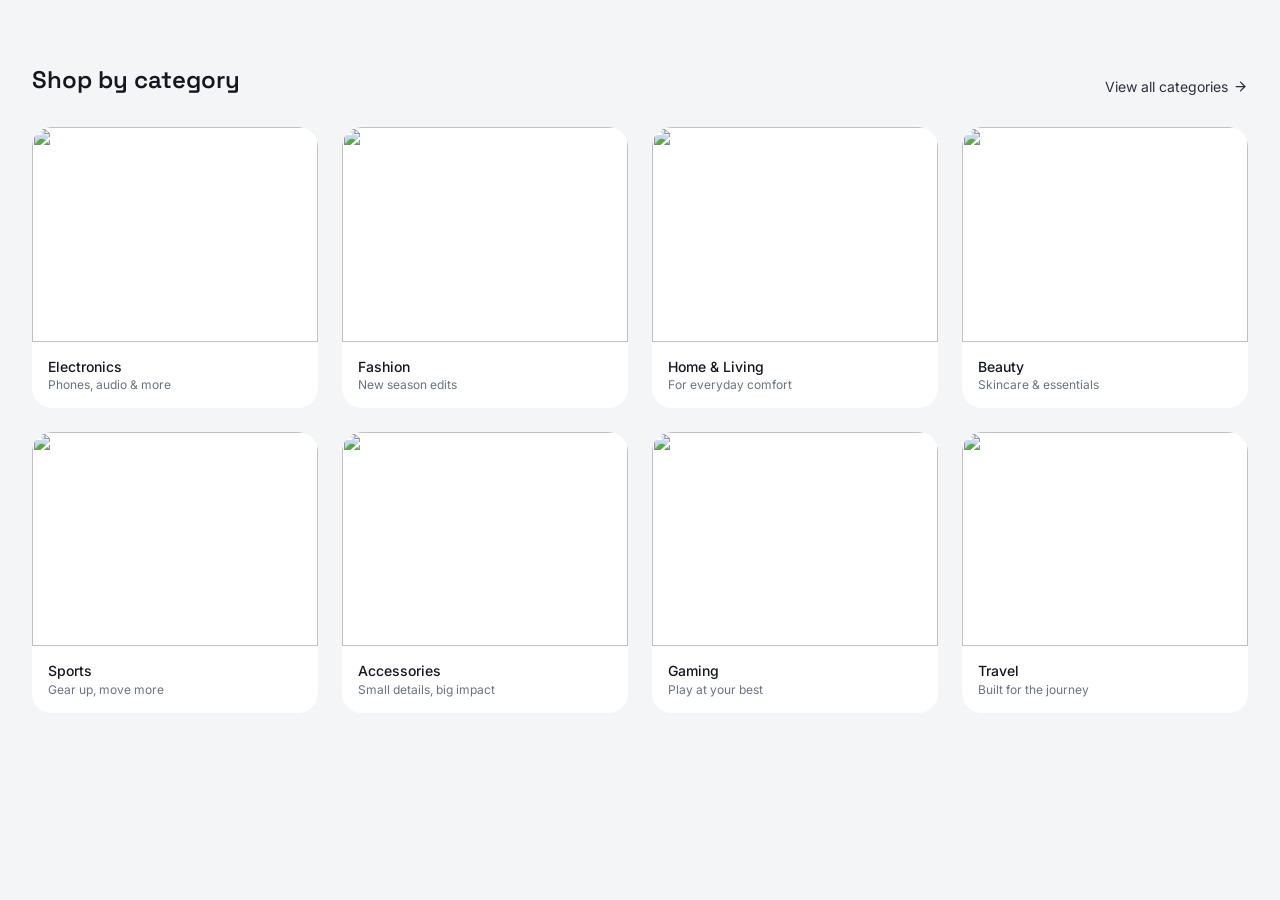
==== Categories.html @ 2ae804ea "Build NEXORA categories section" ====
<!doctype html>
<html lang="en">
<head>
  <meta charset="UTF-8" />
  <meta name="viewport" content="width=device-width, initial-scale=1.0" />
  <title>NEXORA — Shop by Category</title>
  <link rel="preconnect" href="https://fonts.googleapis.com" />
  <link rel="preconnect" href="https://fonts.gstatic.com" crossorigin />
  <link href="https://fonts.googleapis.com/css2?family=Space+Grotesk:wght@500;600;700&family=Inter:wght@400;500;600;700&display=swap" rel="stylesheet" />
  <style>
    :root {
      --ink: #14171f;
      --canvas: #f4f5f7;
      --surface: #ffffff;
      --muted: #6b7280;
      --font-display: "Space Grotesk", "Inter", sans-serif;
      --font-body: "Inter", sans-serif;
      --space-2: 1rem;
      --space-3: 1.5rem;
      --space-4: 2rem;
      --space-8: 4rem;
      --radius-md: 20px;
      --max-width: 1280px;
    }
    * { box-sizing: border-box; }
    body { margin: 0; font-family: var(--font-body); color: var(--ink); background: var(--canvas); }
    h2 { font-family: var(--font-display); margin: 0; }
    a { color: inherit; text-decoration: none; }
    img { display: block; max-width: 100%; }

    .container { max-width: var(--max-width); margin-inline: auto; padding-inline: 1.5rem; }
    @media (min-width: 1024px) { .container { padding-inline: var(--space-4); } }

    section { padding-block: var(--space-8); }

    .section-head {
      display: flex;
      align-items: flex-end;
      justify-content: space-between;
      margin-bottom: var(--space-4);
    }
    .section-title { font-size: 1.5rem; font-weight: 600; }

    .view-all {
      display: none;
      align-items: center;
      gap: 0.3rem;
      font-size: 0.875rem;
      color: var(--ink-soft, #2b2f3a);
    }
    .view-all:hover { color: var(--ink); }
    .view-all svg { width: 15px; height: 15px; }
    @media (min-width: 640px) { .view-all { display: inline-flex; } }

    /* ---------- Category grid ---------- */
    .category-grid {
      display: grid;
      grid-template-columns: repeat(2, 1fr);
      gap: var(--space-3);
    }
    @media (min-width: 640px) {
      .category-grid { grid-template-columns: repeat(4, 1fr); }
    }

    .category-card {
      display: flex;
      flex-direction: column;
      border-radius: var(--radius-md);
      overflow: hidden;
      background: var(--surface);
      transition: box-shadow 200ms ease;
    }
    .category-card:hover {
      box-shadow: 0 8px 24px rgba(20, 23, 31, 0.08);
    }
    .category-card__media {
      aspect-ratio: 4 / 3;
      overflow: hidden;
    }
    .category-card__media img {
      width: 100%;
      height: 100%;
      object-fit: cover;
      transition: transform 300ms ease;
    }
    .category-card:hover .category-card__media img {
      transform: scale(1.05);
    }
    .category-card__body {
      padding: var(--space-2);
      display: flex;
      flex-direction: column;
      gap: 0.15rem;
    }
    .category-card__name { font-size: 0.875rem; font-weight: 500; }
    .category-card__tagline { font-size: 0.75rem; color: var(--muted); }
  </style>
</head>
<body>

  <section class="container">
    <div class="section-head">
      <h2 class="section-title">Shop by category</h2>
      <a href="#" class="view-all">
        View all categories
        <svg viewBox="0 0 24 24" fill="none" stroke="currentColor" stroke-width="2" stroke-linecap="round" stroke-linejoin="round"><line x1="5" y1="12" x2="19" y2="12"/><polyline points="12 5 19 12 12 19"/></svg>
      </a>
    </div>

    <div class="category-grid">

      <a href="#" class="category-card">
        <div class="category-card__media"><img src="https://picsum.photos/seed/nexora-electronics/400/300" alt="" /></div>
        <div class="category-card__body">
          <span class="category-card__name">Electronics</span>
          <span class="category-card__tagline">Phones, audio & more</span>
        </div>
      </a>

      <a href="#" class="category-card">
        <div class="category-card__media"><img src="https://picsum.photos/seed/nexora-fashion/400/300" alt="" /></div>
        <div class="category-card__body">
          <span class="category-card__name">Fashion</span>
          <span class="category-card__tagline">New season edits</span>
        </div>
      </a>

      <a href="#" class="category-card">
        <div class="category-card__media"><img src="https://picsum.photos/seed/nexora-home/400/300" alt="" /></div>
        <div class="category-card__body">
          <span class="category-card__name">Home &amp; Living</span>
          <span class="category-card__tagline">For everyday comfort</span>
        </div>
      </a>

      <a href="#" class="category-card">
        <div class="category-card__media"><img src="https://picsum.photos/seed/nexora-beauty/400/300" alt="" /></div>
        <div class="category-card__body">
          <span class="category-card__name">Beauty</span>
          <span class="category-card__tagline">Skincare & essentials</span>
        </div>
      </a>

      <a href="#" class="category-card">
        <div class="category-card__media"><img src="https://picsum.photos/seed/nexora-sports/400/300" alt="" /></div>
        <div class="category-card__body">
          <span class="category-card__name">Sports</span>
          <span class="category-card__tagline">Gear up, move more</span>
        </div>
      </a>

      <a href="#" class="category-card">
        <div class="category-card__media"><img src="https://picsum.photos/seed/nexora-accessories/400/300" alt="" /></div>
        <div class="category-card__body">
          <span class="category-card__name">Accessories</span>
          <span class="category-card__tagline">Small details, big impact</span>
        </div>
      </a>

      <a href="#" class="category-card">
        <div class="category-card__media"><img src="https://picsum.photos/seed/nexora-gaming/400/300" alt="" /></div>
        <div class="category-card__body">
          <span class="category-card__name">Gaming</span>
          <span class="category-card__tagline">Play at your best</span>
        </div>
      </a>

      <a href="#" class="category-card">
        <div class="category-card__media"><img src="https://picsum.photos/seed/nexora-travel/400/300" alt="" /></div>
        <div class="category-card__body">
          <span class="category-card__name">Travel</span>
          <span class="category-card__tagline">Built for the journey</span>
        </div>
      </a>

    </div>
  </section>

</body>
</html>
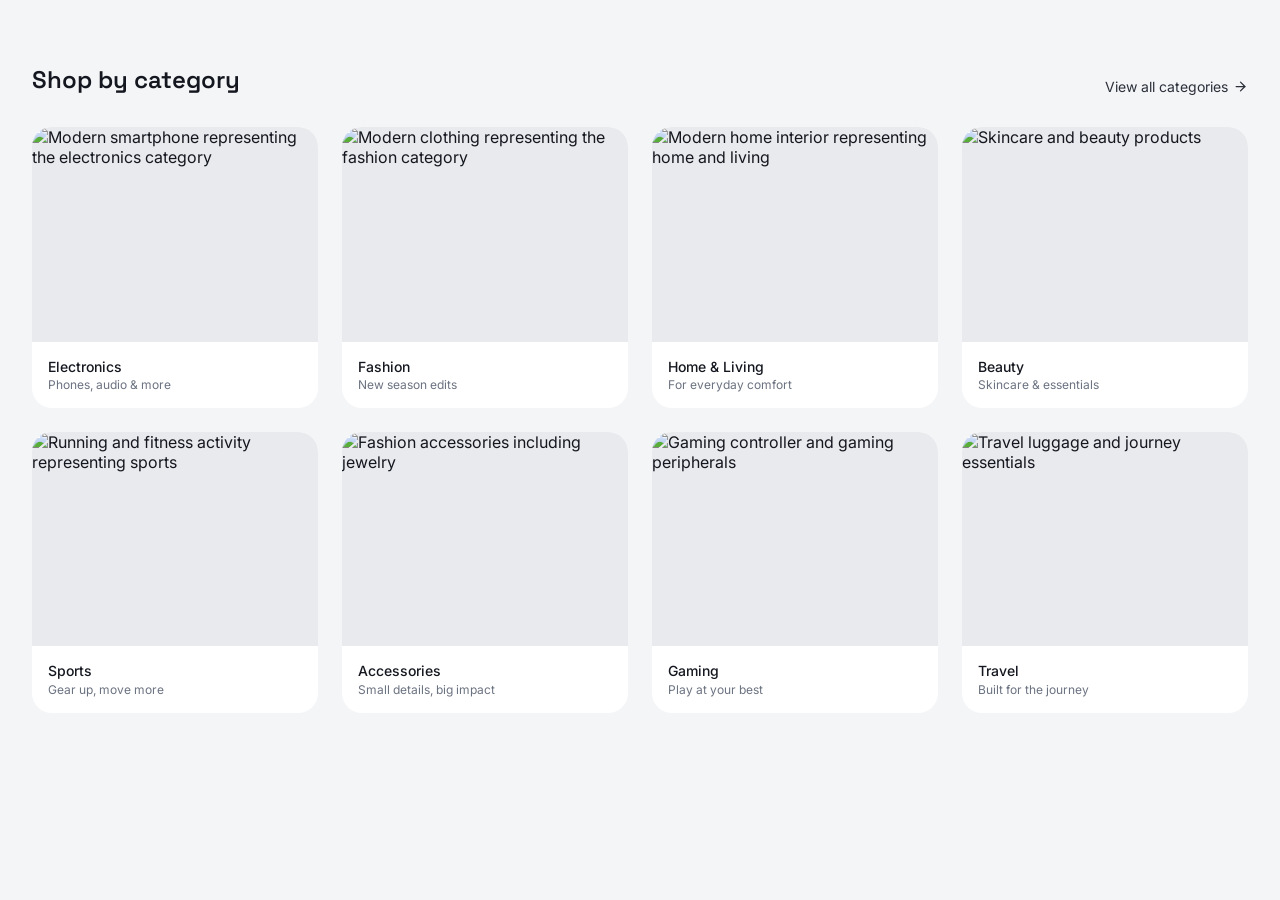
==== commit 279be2eb: "Improve category section with real images" ====
--- a/Categories.html
+++ b/Categories.html
@@ -3,35 +3,79 @@
 <head>
   <meta charset="UTF-8" />
   <meta name="viewport" content="width=device-width, initial-scale=1.0" />
+
   <title>NEXORA — Shop by Category</title>
+
   <link rel="preconnect" href="https://fonts.googleapis.com" />
   <link rel="preconnect" href="https://fonts.gstatic.com" crossorigin />
-  <link href="https://fonts.googleapis.com/css2?family=Space+Grotesk:wght@500;600;700&family=Inter:wght@400;500;600;700&display=swap" rel="stylesheet" />
+
+  <link
+    href="https://fonts.googleapis.com/css2?family=Space+Grotesk:wght@500;600;700&family=Inter:wght@400;500;600;700&display=swap"
+    rel="stylesheet"
+  />
+
   <style>
     :root {
       --ink: #14171f;
       --canvas: #f4f5f7;
       --surface: #ffffff;
       --muted: #6b7280;
+
       --font-display: "Space Grotesk", "Inter", sans-serif;
       --font-body: "Inter", sans-serif;
+
       --space-2: 1rem;
       --space-3: 1.5rem;
       --space-4: 2rem;
       --space-8: 4rem;
+
       --radius-md: 20px;
       --max-width: 1280px;
     }
-    * { box-sizing: border-box; }
-    body { margin: 0; font-family: var(--font-body); color: var(--ink); background: var(--canvas); }
-    h2 { font-family: var(--font-display); margin: 0; }
-    a { color: inherit; text-decoration: none; }
-    img { display: block; max-width: 100%; }
-
-    .container { max-width: var(--max-width); margin-inline: auto; padding-inline: 1.5rem; }
-    @media (min-width: 1024px) { .container { padding-inline: var(--space-4); } }
-
-    section { padding-block: var(--space-8); }
+
+    * {
+      box-sizing: border-box;
+    }
+
+    body {
+      margin: 0;
+      font-family: var(--font-body);
+      color: var(--ink);
+      background: var(--canvas);
+    }
+
+    h2 {
+      font-family: var(--font-display);
+      margin: 0;
+    }
+
+    a {
+      color: inherit;
+      text-decoration: none;
+    }
+
+    img {
+      display: block;
+      max-width: 100%;
+    }
+
+    .container {
+      max-width: var(--max-width);
+      margin-inline: auto;
+      padding-inline: 1.5rem;
+    }
+
+    @media (min-width: 1024px) {
+      .container {
+        padding-inline: var(--space-4);
+      }
+    }
+
+    section {
+      padding-block: var(--space-8);
+    }
+
+    /* ---------- Section Header ---------- */
 
     .section-head {
       display: flex;
@@ -39,7 +83,11 @@
       justify-content: space-between;
       margin-bottom: var(--space-4);
     }
-    .section-title { font-size: 1.5rem; font-weight: 600; }
+
+    .section-title {
+      font-size: 1.5rem;
+      font-weight: 600;
+    }
 
     .view-all {
       display: none;
@@ -48,132 +96,372 @@
       font-size: 0.875rem;
       color: var(--ink-soft, #2b2f3a);
     }
-    .view-all:hover { color: var(--ink); }
-    .view-all svg { width: 15px; height: 15px; }
-    @media (min-width: 640px) { .view-all { display: inline-flex; } }
-
-    /* ---------- Category grid ---------- */
+
+    .view-all:hover {
+      color: var(--ink);
+    }
+
+    .view-all svg {
+      width: 15px;
+      height: 15px;
+    }
+
+    @media (min-width: 640px) {
+      .view-all {
+        display: inline-flex;
+      }
+    }
+
+    /* ---------- Category Grid ---------- */
+
     .category-grid {
       display: grid;
       grid-template-columns: repeat(2, 1fr);
       gap: var(--space-3);
     }
+
     @media (min-width: 640px) {
-      .category-grid { grid-template-columns: repeat(4, 1fr); }
-    }
+      .category-grid {
+        grid-template-columns: repeat(4, 1fr);
+      }
+    }
+
+    /* ---------- Category Card ---------- */
 
     .category-card {
       display: flex;
       flex-direction: column;
+
       border-radius: var(--radius-md);
       overflow: hidden;
+
       background: var(--surface);
-      transition: box-shadow 200ms ease;
-    }
+
+      transition:
+        box-shadow 200ms ease,
+        transform 200ms ease;
+    }
+
     .category-card:hover {
       box-shadow: 0 8px 24px rgba(20, 23, 31, 0.08);
-    }
+      transform: translateY(-2px);
+    }
+
+    /* ---------- Category Image ---------- */
+
     .category-card__media {
       aspect-ratio: 4 / 3;
       overflow: hidden;
-    }
+      background: #e9eaed;
+    }
+
     .category-card__media img {
       width: 100%;
       height: 100%;
+
       object-fit: cover;
+
       transition: transform 300ms ease;
     }
+
     .category-card:hover .category-card__media img {
       transform: scale(1.05);
     }
+
+    /* ---------- Category Content ---------- */
+
     .category-card__body {
       padding: var(--space-2);
+
       display: flex;
       flex-direction: column;
       gap: 0.15rem;
     }
-    .category-card__name { font-size: 0.875rem; font-weight: 500; }
-    .category-card__tagline { font-size: 0.75rem; color: var(--muted); }
+
+    .category-card__name {
+      font-size: 0.875rem;
+      font-weight: 500;
+    }
+
+    .category-card__tagline {
+      font-size: 0.75rem;
+      color: var(--muted);
+    }
   </style>
 </head>
+
 <body>
 
   <section class="container">
+
+    <!-- Section Header -->
+
     <div class="section-head">
-      <h2 class="section-title">Shop by category</h2>
+
+      <h2 class="section-title">
+        Shop by category
+      </h2>
+
       <a href="#" class="view-all">
         View all categories
-        <svg viewBox="0 0 24 24" fill="none" stroke="currentColor" stroke-width="2" stroke-linecap="round" stroke-linejoin="round"><line x1="5" y1="12" x2="19" y2="12"/><polyline points="12 5 19 12 12 19"/></svg>
-      </a>
+
+        <svg
+          viewBox="0 0 24 24"
+          fill="none"
+          stroke="currentColor"
+          stroke-width="2"
+          stroke-linecap="round"
+          stroke-linejoin="round"
+          aria-hidden="true"
+        >
+          <line x1="5" y1="12" x2="19" y2="12" />
+          <polyline points="12 5 19 12 12 19" />
+        </svg>
+
+      </a>
+
     </div>
 
+
+    <!-- Category Grid -->
+
     <div class="category-grid">
 
-      <a href="#" class="category-card">
-        <div class="category-card__media"><img src="https://picsum.photos/seed/nexora-electronics/400/300" alt="" /></div>
-        <div class="category-card__body">
-          <span class="category-card__name">Electronics</span>
-          <span class="category-card__tagline">Phones, audio & more</span>
-        </div>
-      </a>
-
-      <a href="#" class="category-card">
-        <div class="category-card__media"><img src="https://picsum.photos/seed/nexora-fashion/400/300" alt="" /></div>
-        <div class="category-card__body">
-          <span class="category-card__name">Fashion</span>
-          <span class="category-card__tagline">New season edits</span>
-        </div>
-      </a>
-
-      <a href="#" class="category-card">
-        <div class="category-card__media"><img src="https://picsum.photos/seed/nexora-home/400/300" alt="" /></div>
-        <div class="category-card__body">
-          <span class="category-card__name">Home &amp; Living</span>
-          <span class="category-card__tagline">For everyday comfort</span>
-        </div>
-      </a>
-
-      <a href="#" class="category-card">
-        <div class="category-card__media"><img src="https://picsum.photos/seed/nexora-beauty/400/300" alt="" /></div>
-        <div class="category-card__body">
-          <span class="category-card__name">Beauty</span>
-          <span class="category-card__tagline">Skincare & essentials</span>
-        </div>
-      </a>
-
-      <a href="#" class="category-card">
-        <div class="category-card__media"><img src="https://picsum.photos/seed/nexora-sports/400/300" alt="" /></div>
-        <div class="category-card__body">
-          <span class="category-card__name">Sports</span>
-          <span class="category-card__tagline">Gear up, move more</span>
-        </div>
-      </a>
-
-      <a href="#" class="category-card">
-        <div class="category-card__media"><img src="https://picsum.photos/seed/nexora-accessories/400/300" alt="" /></div>
-        <div class="category-card__body">
-          <span class="category-card__name">Accessories</span>
-          <span class="category-card__tagline">Small details, big impact</span>
-        </div>
-      </a>
-
-      <a href="#" class="category-card">
-        <div class="category-card__media"><img src="https://picsum.photos/seed/nexora-gaming/400/300" alt="" /></div>
-        <div class="category-card__body">
-          <span class="category-card__name">Gaming</span>
-          <span class="category-card__tagline">Play at your best</span>
-        </div>
-      </a>
-
-      <a href="#" class="category-card">
-        <div class="category-card__media"><img src="https://picsum.photos/seed/nexora-travel/400/300" alt="" /></div>
-        <div class="category-card__body">
-          <span class="category-card__name">Travel</span>
-          <span class="category-card__tagline">Built for the journey</span>
-        </div>
-      </a>
+
+      <!-- Electronics -->
+
+      <a href="#" class="category-card">
+
+        <div class="category-card__media">
+
+          <img
+            src="https://images.unsplash.com/photo-1511707171634-5f897ff02aa9?auto=format&fit=crop&w=800&q=80"
+            alt="Modern smartphone representing the electronics category"
+            loading="lazy"
+          />
+
+        </div>
+
+        <div class="category-card__body">
+
+          <span class="category-card__name">
+            Electronics
+          </span>
+
+          <span class="category-card__tagline">
+            Phones, audio & more
+          </span>
+
+        </div>
+
+      </a>
+
+
+      <!-- Fashion -->
+
+      <a href="#" class="category-card">
+
+        <div class="category-card__media">
+
+          <img
+            src="https://images.unsplash.com/photo-1445205170230-053b83016050?auto=format&fit=crop&w=800&q=80"
+            alt="Modern clothing representing the fashion category"
+            loading="lazy"
+          />
+
+        </div>
+
+        <div class="category-card__body">
+
+          <span class="category-card__name">
+            Fashion
+          </span>
+
+          <span class="category-card__tagline">
+            New season edits
+          </span>
+
+        </div>
+
+      </a>
+
+
+      <!-- Home & Living -->
+
+      <a href="#" class="category-card">
+
+        <div class="category-card__media">
+
+          <img
+            src="https://images.unsplash.com/photo-1616486338812-3dadae4b4ace?auto=format&fit=crop&w=800&q=80"
+            alt="Modern home interior representing home and living"
+            loading="lazy"
+          />
+
+        </div>
+
+        <div class="category-card__body">
+
+          <span class="category-card__name">
+            Home &amp; Living
+          </span>
+
+          <span class="category-card__tagline">
+            For everyday comfort
+          </span>
+
+        </div>
+
+      </a>
+
+
+      <!-- Beauty -->
+
+      <a href="#" class="category-card">
+
+        <div class="category-card__media">
+
+          <img
+            src="https://images.unsplash.com/photo-1596462502278-27bfdc403348?auto=format&fit=crop&w=800&q=80"
+            alt="Skincare and beauty products"
+            loading="lazy"
+          />
+
+        </div>
+
+        <div class="category-card__body">
+
+          <span class="category-card__name">
+            Beauty
+          </span>
+
+          <span class="category-card__tagline">
+            Skincare & essentials
+          </span>
+
+        </div>
+
+      </a>
+
+
+      <!-- Sports -->
+
+      <a href="#" class="category-card">
+
+        <div class="category-card__media">
+
+          <img
+            src="https://images.unsplash.com/photo-1461896836934-ffe607ba8211?auto=format&fit=crop&w=800&q=80"
+            alt="Running and fitness activity representing sports"
+            loading="lazy"
+          />
+
+        </div>
+
+        <div class="category-card__body">
+
+          <span class="category-card__name">
+            Sports
+          </span>
+
+          <span class="category-card__tagline">
+            Gear up, move more
+          </span>
+
+        </div>
+
+      </a>
+
+
+      <!-- Accessories -->
+
+      <a href="#" class="category-card">
+
+        <div class="category-card__media">
+
+          <img
+            src="https://images.unsplash.com/photo-1523779917675-b6ed3a42a561?auto=format&fit=crop&w=800&q=80"
+            alt="Fashion accessories including jewelry"
+            loading="lazy"
+          />
+
+        </div>
+
+        <div class="category-card__body">
+
+          <span class="category-card__name">
+            Accessories
+          </span>
+
+          <span class="category-card__tagline">
+            Small details, big impact
+          </span>
+
+        </div>
+
+      </a>
+
+
+      <!-- Gaming -->
+
+      <a href="#" class="category-card">
+
+        <div class="category-card__media">
+
+          <img
+            src="https://cdn.mos.cms.futurecdn.net/GEXyn6ZgJbZkxhn48D9jJm.jpg"
+            alt="Gaming controller and gaming peripherals"
+            loading="lazy"
+          />
+
+        </div>
+
+        <div class="category-card__body">
+
+          <span class="category-card__name">
+            Gaming
+          </span>
+
+          <span class="category-card__tagline">
+            Play at your best
+          </span>
+
+        </div>
+
+      </a>
+
+
+      <!-- Travel -->
+
+      <a href="#" class="category-card">
+
+        <div class="category-card__media">
+
+          <img
+            src="https://images.unsplash.com/photo-1488646953014-85cb44e25828?auto=format&fit=crop&w=800&q=80"
+            alt="Travel luggage and journey essentials"
+            loading="lazy"
+          />
+
+        </div>
+
+        <div class="category-card__body">
+
+          <span class="category-card__name">
+            Travel
+          </span>
+
+          <span class="category-card__tagline">
+            Built for the journey
+          </span>
+
+        </div>
+
+      </a>
+
 
     </div>
+
   </section>
 
 </body>
